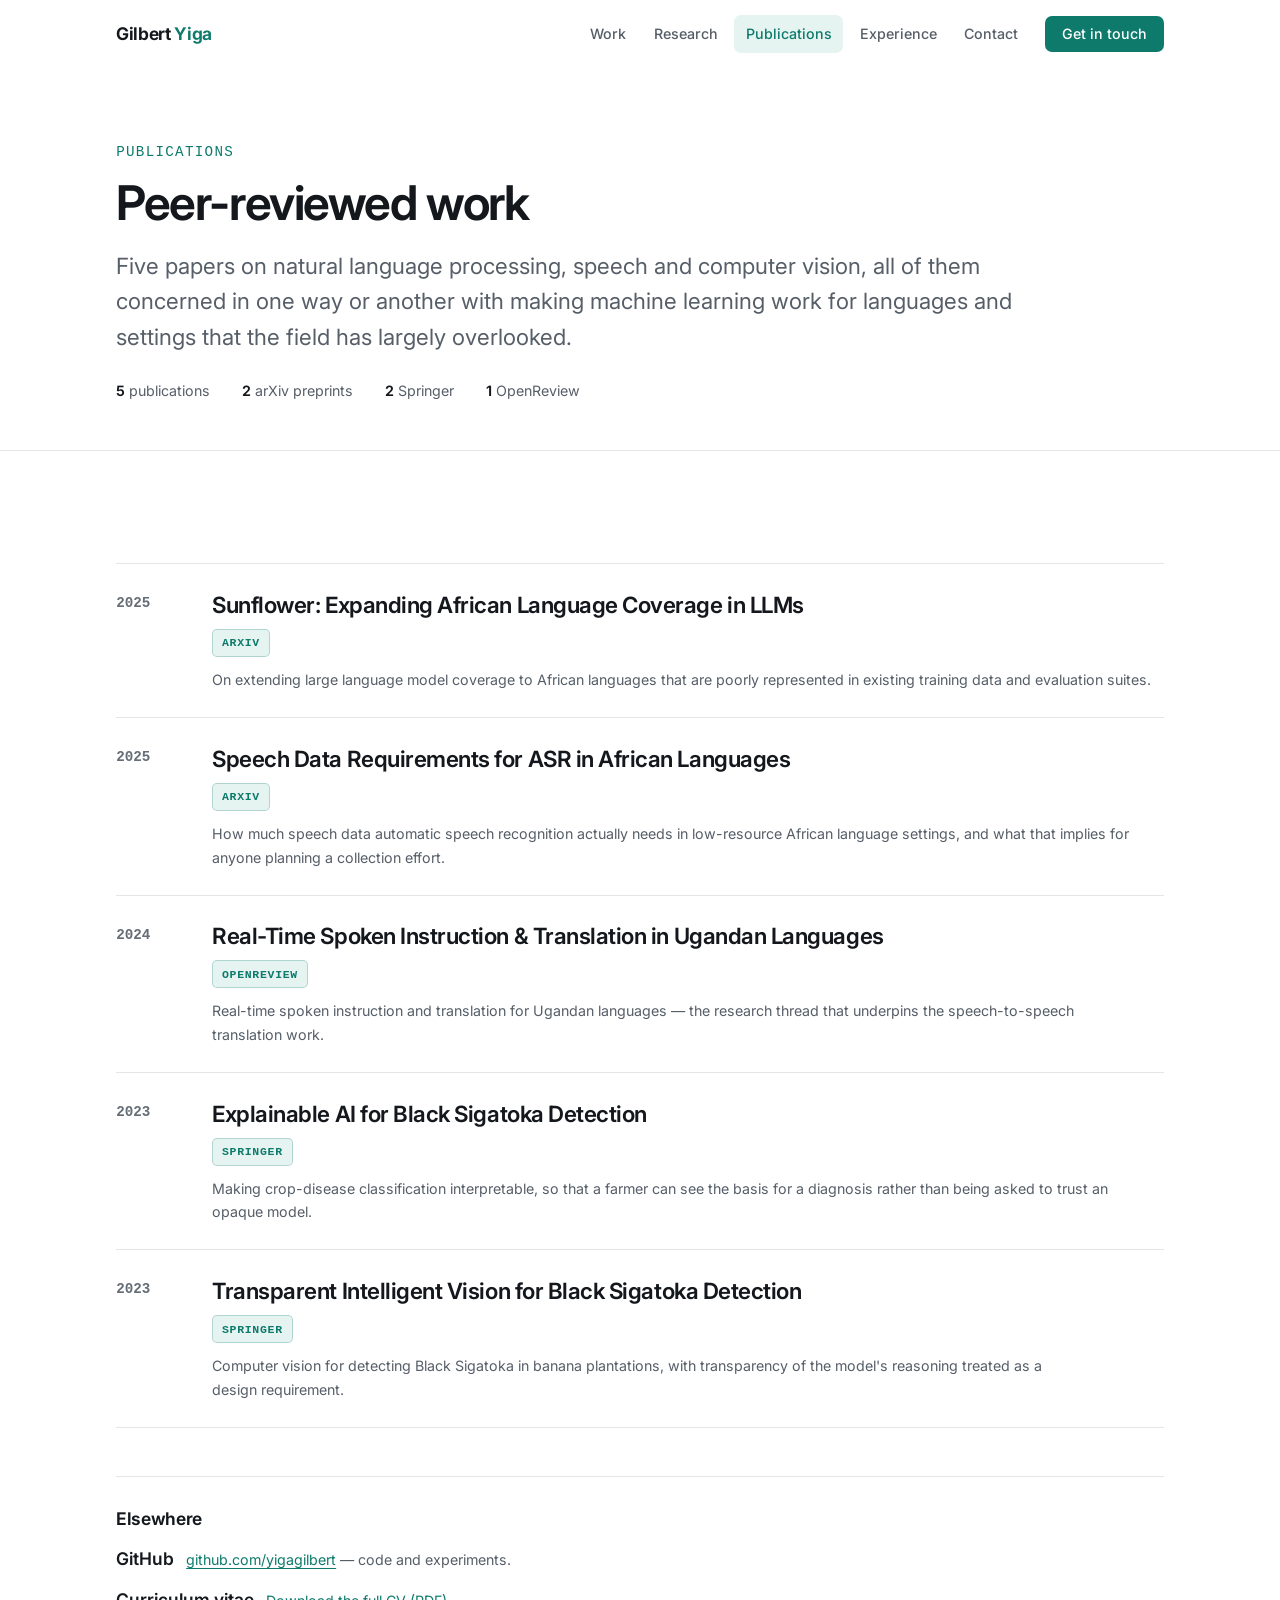
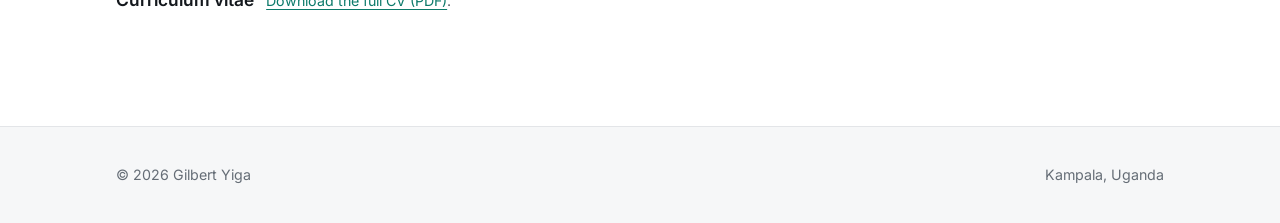
==== publications.html @ d44d8d89 "Added and changed full layout" ====
<!DOCTYPE html>
<html lang="en">

<head>
  <meta charset="utf-8">
  <meta name="viewport" content="width=device-width, initial-scale=1">

  <title>Publications — Gilbert Yiga</title>
  <meta name="description" content="Peer-reviewed publications by Gilbert Yiga on African language coverage in LLMs, speech data requirements for ASR, spoken translation in Ugandan languages, and explainable AI for crop disease detection.">
  <meta name="author" content="Gilbert Yiga">
  <link rel="canonical" href="https://yigagilbert.github.io/publications.html">
  <meta name="theme-color" content="#0d7a6b" media="(prefers-color-scheme: light)">
  <meta name="theme-color" content="#0e1114" media="(prefers-color-scheme: dark)">

  <meta property="og:type" content="website">
  <meta property="og:url" content="https://yigagilbert.github.io/publications.html">
  <meta property="og:title" content="Publications — Gilbert Yiga">
  <meta property="og:description" content="Peer-reviewed work on NLP, speech and computer vision for low-resource African languages.">
  <meta property="og:image" content="https://yigagilbert.github.io/img/gilbert-yiga.jpg">
  <meta name="twitter:card" content="summary_large_image">

  <link rel="icon" href="data:image/svg+xml,%3Csvg xmlns='http://www.w3.org/2000/svg' viewBox='0 0 100 100'%3E%3Crect width='100' height='100' rx='22' fill='%230d7a6b'/%3E%3Ctext x='50' y='68' font-family='Helvetica,Arial,sans-serif' font-size='50' font-weight='bold' fill='%23fff' text-anchor='middle'%3EGY%3C/text%3E%3C/svg%3E">

  <link rel="preconnect" href="https://fonts.googleapis.com">
  <link rel="preconnect" href="https://fonts.gstatic.com" crossorigin>
  <link rel="stylesheet" href="https://fonts.googleapis.com/css2?family=Inter:wght@400;500;600;700&display=swap">
  <link rel="stylesheet" href="css/style.css">
</head>

<body>
  <a class="skip-link" href="#main">Skip to content</a>

  <header class="site-header" id="site-header">
    <div class="wrap">
      <a class="brand" href="index.html">Gilbert <span>Yiga</span></a>
      <nav class="nav" aria-label="Primary">
        <a href="index.html#work">Work</a>
        <a href="research.html">Research</a>
        <a href="publications.html" aria-current="page">Publications</a>
        <a href="index.html#experience">Experience</a>
        <a href="index.html#contact">Contact</a>
        <a class="btn btn--primary nav-cta" href="mailto:gilbertyiga15@gmail.com">Get in touch</a>
      </nav>
    </div>
  </header>

  <main id="main">

    <section class="page-hero">
      <div class="wrap">
        <p class="eyebrow">Publications</p>
        <h1 class="page-hero__title">Peer-reviewed work</h1>
        <p class="page-hero__lede">
          Five papers on natural language processing, speech and computer vision, all of
          them concerned in one way or another with making machine learning work for
          languages and settings that the field has largely overlooked.
        </p>
        <p class="counts">
          <span><b>5</b> publications</span>
          <span><b>2</b> arXiv preprints</span>
          <span><b>2</b> Springer</span>
          <span><b>1</b> OpenReview</span>
        </p>
      </div>
    </section>

    <section class="section">
      <div class="wrap">

        <div class="pubs">

          <!-- TODO Gilbert: add the full author list and the paper URL for each entry.
               Pattern:
                 <p class="pub__authors">A. Author, <b>G. Yiga</b>, B. Author</p>
                 and wrap the title in <a href="https://arxiv.org/abs/XXXX.XXXXX">…</a>
          -->

          <article class="pub">
            <p class="pub__year">2025</p>
            <div>
              <h2 class="pub__title">Sunflower: Expanding African Language Coverage in LLMs</h2>
              <p class="pub__meta">
                <span class="venue">arXiv</span>
              </p>
              <p class="pub__summary">
                On extending large language model coverage to African languages that are
                poorly represented in existing training data and evaluation suites.
              </p>
            </div>
          </article>

          <article class="pub">
            <p class="pub__year">2025</p>
            <div>
              <h2 class="pub__title">Speech Data Requirements for ASR in African Languages</h2>
              <p class="pub__meta">
                <span class="venue">arXiv</span>
              </p>
              <p class="pub__summary">
                How much speech data automatic speech recognition actually needs in
                low-resource African language settings, and what that implies for anyone
                planning a collection effort.
              </p>
            </div>
          </article>

          <article class="pub">
            <p class="pub__year">2024</p>
            <div>
              <h2 class="pub__title">Real-Time Spoken Instruction &amp; Translation in Ugandan Languages</h2>
              <p class="pub__meta">
                <span class="venue">OpenReview</span>
              </p>
              <p class="pub__summary">
                Real-time spoken instruction and translation for Ugandan languages — the
                research thread that underpins the speech-to-speech translation work.
              </p>
            </div>
          </article>

          <article class="pub">
            <p class="pub__year">2023</p>
            <div>
              <h2 class="pub__title">Explainable AI for Black Sigatoka Detection</h2>
              <p class="pub__meta">
                <span class="venue">Springer</span>
              </p>
              <p class="pub__summary">
                Making crop-disease classification interpretable, so that a farmer can see
                the basis for a diagnosis rather than being asked to trust an opaque model.
              </p>
            </div>
          </article>

          <article class="pub">
            <p class="pub__year">2023</p>
            <div>
              <h2 class="pub__title">Transparent Intelligent Vision for Black Sigatoka Detection</h2>
              <p class="pub__meta">
                <span class="venue">Springer</span>
              </p>
              <p class="pub__summary">
                Computer vision for detecting Black Sigatoka in banana plantations, with
                transparency of the model's reasoning treated as a design requirement.
              </p>
            </div>
          </article>

        </div>

        <div class="also">
          <h3 class="also__title">Elsewhere</h3>
          <ul class="also__list">
            <li class="also__item">
              <b>GitHub</b>
              <span><a href="https://github.com/yigagilbert" target="_blank" rel="noopener">github.com/yigagilbert</a> — code and experiments.</span>
            </li>
            <li class="also__item">
              <b>Curriculum vitae</b>
              <span><a href="yigagilbert_resume.pdf" download>Download the full CV (PDF)</a>.</span>
            </li>
          </ul>
        </div>

      </div>
    </section>

  </main>

  <footer class="site-footer">
    <div class="wrap">
      <p>&copy; <span id="year">2026</span> Gilbert Yiga</p>
      <p>Kampala, Uganda</p>
    </div>
  </footer>

  <script src="js/main.js" defer></script>
</body>

</html>
---- css/style.css ----
/* ==========================================================================
   Gilbert Yiga — personal site
   Hand-written. No framework, no runtime dependencies.
   ========================================================================== */

/* --- Design tokens ------------------------------------------------------ */

:root {
  --bg:            #ffffff;
  --bg-sunken:     #f6f7f8;
  --bg-raised:     #ffffff;
  --border:        #e3e5e8;
  --border-strong: #cdd1d6;

  --text:          #14181d;
  --text-muted:    #565e68;
  --text-faint:    #656d76;

  --accent:        #0d7a6b;
  --accent-hover:  #0a5d52;
  --accent-soft:   #e6f4f1;
  --accent-text:   #ffffff;

  --font-sans: "Inter", -apple-system, BlinkMacSystemFont, "Segoe UI", Roboto, Helvetica, Arial, sans-serif;
  --font-mono: ui-monospace, SFMono-Regular, "SF Mono", Menlo, Consolas, monospace;

  --step--1: clamp(0.82rem, 0.79rem + 0.14vw, 0.89rem);
  --step-0:  clamp(1rem, 0.96rem + 0.18vw, 1.09rem);
  --step-1:  clamp(1.19rem, 1.11rem + 0.36vw, 1.4rem);
  --step-2:  clamp(1.42rem, 1.28rem + 0.66vw, 1.8rem);
  --step-3:  clamp(1.69rem, 1.46rem + 1.09vw, 2.32rem);
  --step-4:  clamp(2.01rem, 1.66rem + 1.71vw, 2.99rem);
  --step-5:  clamp(2.4rem, 1.85rem + 2.6vw, 3.85rem);

  --gutter: clamp(1.25rem, 0.9rem + 1.7vw, 2.5rem);
  --measure: 68ch;
  --radius: 10px;
  --radius-lg: 16px;

  --shadow-sm: 0 1px 2px rgba(20, 24, 29, 0.05);
  --shadow-md: 0 4px 16px -4px rgba(20, 24, 29, 0.1), 0 1px 3px rgba(20, 24, 29, 0.05);
}

@media (prefers-color-scheme: dark) {
  :root {
    --bg:            #0e1114;
    --bg-sunken:     #14181c;
    --bg-raised:     #181d22;
    --border:        #262d34;
    --border-strong: #384049;

    --text:          #e9edf1;
    --text-muted:    #a3adb7;
    --text-faint:    #8b949e;

    --accent:        #3fd3b8;
    --accent-hover:  #6ee2cd;
    --accent-soft:   #11302b;
    --accent-text:   #06231f;

    --shadow-sm: 0 1px 2px rgba(0, 0, 0, 0.4);
    --shadow-md: 0 4px 20px -4px rgba(0, 0, 0, 0.5), 0 1px 3px rgba(0, 0, 0, 0.3);
  }
}

/* --- Reset -------------------------------------------------------------- */

*, *::before, *::after { box-sizing: border-box; }

html {
  scroll-behavior: smooth;
  scroll-padding-top: 6rem;
  -webkit-text-size-adjust: 100%;
}

@media (prefers-reduced-motion: reduce) {
  html { scroll-behavior: auto; }
  *, *::before, *::after {
    animation-duration: 0.01ms !important;
    transition-duration: 0.01ms !important;
  }
}

body {
  margin: 0;
  background: var(--bg);
  color: var(--text);
  font-family: var(--font-sans);
  font-size: var(--step-0);
  line-height: 1.65;
  -webkit-font-smoothing: antialiased;
  text-rendering: optimizeLegibility;
}

img { max-width: 100%; height: auto; display: block; }

h1, h2, h3, h4 {
  margin: 0;
  line-height: 1.15;
  letter-spacing: -0.021em;
  font-weight: 640;
  text-wrap: balance;
}

p { margin: 0; text-wrap: pretty; }
ul { margin: 0; padding: 0; list-style: none; }

a { color: var(--accent); text-decoration-thickness: 1px; text-underline-offset: 0.2em; }
a:hover { color: var(--accent-hover); }

:focus-visible {
  outline: 2px solid var(--accent);
  outline-offset: 3px;
  border-radius: 3px;
}

/* --- Layout primitives -------------------------------------------------- */

.wrap {
  width: 100%;
  max-width: 1120px;
  margin-inline: auto;
  padding-inline: var(--gutter);
}

.section { padding-block: clamp(3.5rem, 2rem + 7vw, 7rem); }
.section--sunken { background: var(--bg-sunken); }
.section + .section { border-top: 1px solid var(--border); }

.section-head { margin-bottom: clamp(2rem, 1.2rem + 3vw, 3.5rem); }

.eyebrow {
  font-family: var(--font-mono);
  font-size: var(--step--1);
  font-weight: 500;
  letter-spacing: 0.09em;
  text-transform: uppercase;
  color: var(--accent);
  margin-bottom: 0.75rem;
}

.section-title { font-size: var(--step-3); }

.section-lede {
  margin-top: 0.85rem;
  max-width: var(--measure);
  color: var(--text-muted);
  font-size: var(--step-1);
  line-height: 1.55;
}

.skip-link {
  position: absolute;
  left: 0.5rem;
  top: -4rem;
  z-index: 100;
  padding: 0.6rem 1rem;
  background: var(--accent);
  color: var(--accent-text);
  border-radius: var(--radius);
  font-weight: 600;
  text-decoration: none;
  transition: top 0.15s ease;
}
.skip-link:focus { top: 0.5rem; color: var(--accent-text); }

/* --- Buttons ------------------------------------------------------------ */

.btn {
  display: inline-flex;
  align-items: center;
  gap: 0.5rem;
  padding: 0.72rem 1.35rem;
  border-radius: var(--radius);
  border: 1px solid transparent;
  font-size: var(--step-0);
  font-weight: 550;
  line-height: 1.2;
  text-decoration: none;
  cursor: pointer;
  transition: background-color 0.15s ease, border-color 0.15s ease, transform 0.15s ease;
}
.btn:active { transform: translateY(1px); }

.btn--primary {
  background: var(--accent);
  color: var(--accent-text);
}
.btn--primary:hover { background: var(--accent-hover); color: var(--accent-text); }

.btn--ghost {
  background: transparent;
  color: var(--text);
  border-color: var(--border-strong);
}
.btn--ghost:hover { background: var(--bg-sunken); border-color: var(--text-faint); color: var(--text); }

/* --- Header ------------------------------------------------------------- */

.site-header {
  position: sticky;
  top: 0;
  z-index: 50;
  background: color-mix(in srgb, var(--bg) 88%, transparent);
  backdrop-filter: saturate(1.6) blur(12px);
  -webkit-backdrop-filter: saturate(1.6) blur(12px);
  border-bottom: 1px solid transparent;
  transition: border-color 0.2s ease, box-shadow 0.2s ease;
}
.site-header[data-stuck="true"] {
  border-bottom-color: var(--border);
  box-shadow: var(--shadow-sm);
}

.site-header .wrap {
  display: flex;
  align-items: center;
  gap: 1rem;
  min-height: 4.25rem;
}

.brand {
  font-weight: 680;
  font-size: var(--step-0);
  letter-spacing: -0.02em;
  color: var(--text);
  text-decoration: none;
  margin-right: auto;
}
.brand span { color: var(--accent); }

.nav { display: flex; align-items: center; gap: 0.35rem; }

.nav a {
  padding: 0.45rem 0.7rem;
  border-radius: 7px;
  font-size: var(--step--1);
  font-weight: 500;
  color: var(--text-muted);
  text-decoration: none;
  transition: color 0.15s ease, background-color 0.15s ease;
}
.nav a:hover { color: var(--text); background: var(--bg-sunken); }
.nav a[aria-current] { color: var(--accent); background: var(--accent-soft); }

/* `.nav a` would otherwise out-specify `.btn--primary` and grey out the label. */
.nav a.nav-cta {
  margin-left: 0.6rem;
  padding: 0.5rem 1rem;
  font-size: var(--step--1);
  color: var(--accent-text);
  background: var(--accent);
}
.nav a.nav-cta:hover { color: var(--accent-text); background: var(--accent-hover); }

@media (max-width: 760px) {
  .nav a:not(.nav-cta) { display: none; }
  .nav-cta { margin-left: 0; }
}

/* --- Hero --------------------------------------------------------------- */

.hero { padding-block: clamp(3rem, 1.5rem + 7vw, 6.5rem); }

.hero__grid {
  display: grid;
  grid-template-columns: minmax(0, 1.25fr) minmax(0, 0.85fr);
  gap: clamp(2rem, 1rem + 4vw, 4.5rem);
  align-items: center;
}

.hero__name {
  font-size: var(--step-5);
  letter-spacing: -0.035em;
  font-weight: 700;
}

.hero__role {
  margin-top: 0.6rem;
  font-size: var(--step-2);
  font-weight: 500;
  color: var(--text);
  letter-spacing: -0.02em;
  line-height: 1.3;
}
.hero__role em { font-style: normal; color: var(--accent); }

.hero__bio {
  margin-top: 1.4rem;
  max-width: 46ch;
  color: var(--text-muted);
  font-size: var(--step-1);
  line-height: 1.6;
}

.hero__actions {
  margin-top: 2rem;
  display: flex;
  flex-wrap: wrap;
  gap: 0.75rem;
}

.hero__portrait {
  position: relative;
  border-radius: var(--radius-lg);
  overflow: hidden;
  background: var(--bg-sunken);
  box-shadow: var(--shadow-md);
  aspect-ratio: 4 / 5;
}
.hero__portrait img { width: 100%; height: 100%; object-fit: cover; }

@media (max-width: 860px) {
  .hero__grid { grid-template-columns: 1fr; }
  .hero__portrait { max-width: 300px; order: -1; }
}

/* --- Credentials strip -------------------------------------------------- */

.creds {
  display: grid;
  grid-template-columns: repeat(auto-fit, minmax(min(100%, 200px), 1fr));
  gap: 1px;
  margin-top: clamp(3rem, 2rem + 3vw, 4.5rem);
  background: var(--border);
  border: 1px solid var(--border);
  border-radius: var(--radius-lg);
  overflow: hidden;
}

.cred { background: var(--bg); padding: 1.35rem 1.5rem; }

.cred__value {
  font-size: var(--step-1);
  font-weight: 640;
  letter-spacing: -0.02em;
  line-height: 1.25;
}

.cred__label {
  margin-top: 0.3rem;
  font-size: var(--step--1);
  color: var(--text-muted);
}

/* --- Work / case studies ------------------------------------------------ */

.cases { display: grid; gap: clamp(1.25rem, 0.8rem + 1.8vw, 2rem); }

.case {
  background: var(--bg-raised);
  border: 1px solid var(--border);
  border-radius: var(--radius-lg);
  padding: clamp(1.5rem, 1rem + 2vw, 2.5rem);
  display: grid;
  gap: 1.5rem;
  grid-template-columns: minmax(0, 0.9fr) minmax(0, 1.1fr);
  align-items: start;
  transition: border-color 0.2s ease, box-shadow 0.2s ease;
}
.case:hover { border-color: var(--border-strong); box-shadow: var(--shadow-md); }

@media (max-width: 800px) {
  .case { grid-template-columns: 1fr; gap: 1.1rem; }
}

.case__index {
  font-family: var(--font-mono);
  font-size: var(--step--1);
  color: var(--text-faint);
  letter-spacing: 0.06em;
}

.case__title {
  margin-top: 0.5rem;
  font-size: var(--step-2);
}

.case__context {
  margin-top: 0.6rem;
  font-size: var(--step--1);
  font-weight: 500;
  color: var(--text-muted);
}

.case__body { display: grid; gap: 1.15rem; }

.case__block dt {
  font-family: var(--font-mono);
  font-size: 0.72rem;
  font-weight: 600;
  letter-spacing: 0.1em;
  text-transform: uppercase;
  color: var(--accent);
  margin-bottom: 0.3rem;
}
.case__block dd { margin: 0; color: var(--text-muted); }
.case__block dd strong { color: var(--text); font-weight: 600; }

.tags { display: flex; flex-wrap: wrap; gap: 0.4rem; margin-top: 0.25rem; }

.tag {
  font-family: var(--font-mono);
  font-size: 0.74rem;
  padding: 0.25rem 0.6rem;
  border-radius: 100px;
  background: var(--bg-sunken);
  border: 1px solid var(--border);
  color: var(--text-muted);
  white-space: nowrap;
}

.case__links {
  display: flex;
  flex-wrap: wrap;
  gap: 1.1rem;
  margin-top: 0.35rem;
}

.link-arrow {
  display: inline-flex;
  align-items: center;
  gap: 0.3rem;
  min-height: 24px;
  padding-block: 0.15rem;
  font-size: var(--step--1);
  font-weight: 550;
  text-decoration: none;
}
.link-arrow:hover { text-decoration: underline; }
.link-arrow svg { width: 0.9em; height: 0.9em; }

/* --- Also built --------------------------------------------------------- */

.also {
  margin-top: clamp(2rem, 1.5rem + 2vw, 3rem);
  padding-top: 2rem;
  border-top: 1px solid var(--border);
}

.also__title {
  font-size: var(--step-0);
  font-weight: 640;
  margin-bottom: 1rem;
}

.also__list { display: grid; gap: 0.75rem; }

.also__item {
  display: flex;
  flex-wrap: wrap;
  align-items: baseline;
  gap: 0.5rem 0.75rem;
  color: var(--text-muted);
  font-size: var(--step--1);
}
.also__item b { color: var(--text); font-weight: 600; font-size: var(--step-0); }

/* --- Timeline ----------------------------------------------------------- */

.columns {
  display: grid;
  grid-template-columns: repeat(auto-fit, minmax(min(100%, 340px), 1fr));
  gap: clamp(2.5rem, 1.5rem + 4vw, 4.5rem);
}

.column__title {
  font-size: var(--step-1);
  margin-bottom: 1.75rem;
  padding-bottom: 0.75rem;
  border-bottom: 1px solid var(--border);
}

.timeline { position: relative; padding-left: 1.6rem; }
.timeline::before {
  content: "";
  position: absolute;
  left: 4px;
  top: 0.55rem;
  bottom: 0.55rem;
  width: 1px;
  background: var(--border);
}

.entry { position: relative; }
.entry + .entry { margin-top: 2rem; }

.entry::before {
  content: "";
  position: absolute;
  left: -1.6rem;
  top: 0.5rem;
  width: 9px;
  height: 9px;
  border-radius: 50%;
  background: var(--bg);
  border: 2px solid var(--border-strong);
}
.entry[data-current="true"]::before { background: var(--accent); border-color: var(--accent); }

.entry__role { font-size: var(--step-0); font-weight: 640; }

.entry__meta {
  margin-top: 0.15rem;
  display: flex;
  flex-wrap: wrap;
  align-items: baseline;
  gap: 0.5rem;
  font-size: var(--step--1);
  color: var(--text-muted);
}
.entry__org { font-weight: 600; color: var(--text); }
.entry__dates { font-family: var(--font-mono); font-size: 0.76rem; color: var(--text-faint); }

.entry__points { margin-top: 0.7rem; display: grid; gap: 0.45rem; }

.entry__points li {
  position: relative;
  padding-left: 1rem;
  color: var(--text-muted);
  font-size: var(--step--1);
  line-height: 1.6;
}
.entry__points li::before {
  content: "";
  position: absolute;
  left: 0;
  top: 0.62em;
  width: 5px;
  height: 1px;
  background: var(--text-faint);
}

/* --- Skills ------------------------------------------------------------- */

.skills {
  display: grid;
  grid-template-columns: repeat(auto-fit, minmax(min(100%, 260px), 1fr));
  gap: clamp(1.5rem, 1rem + 2vw, 2.5rem);
}

.skillset__title {
  font-family: var(--font-mono);
  font-size: 0.74rem;
  font-weight: 600;
  letter-spacing: 0.1em;
  text-transform: uppercase;
  color: var(--accent);
  padding-bottom: 0.6rem;
  margin-bottom: 1rem;
  border-bottom: 1px solid var(--border);
}

.skillset__list { display: flex; flex-wrap: wrap; gap: 0.45rem; }

/* --- Contact ------------------------------------------------------------ */

.contact { text-align: center; }

.contact__mail {
  display: inline-block;
  margin-top: 1.5rem;
  font-size: clamp(1.3rem, 0.9rem + 2vw, 2.2rem);
  font-weight: 640;
  letter-spacing: -0.03em;
  color: var(--text);
  text-decoration: none;
  border-bottom: 2px solid var(--accent);
  padding-bottom: 0.15rem;
  word-break: break-word;
  transition: color 0.15s ease;
}
.contact__mail:hover { color: var(--accent); }

.contact__note {
  margin-top: 1.25rem;
  color: var(--text-muted);
  max-width: 46ch;
  margin-inline: auto;
}

.socials {
  display: flex;
  justify-content: center;
  gap: 0.6rem;
  margin-top: 2.25rem;
}

.social {
  display: grid;
  place-items: center;
  width: 2.75rem;
  height: 2.75rem;
  border-radius: var(--radius);
  border: 1px solid var(--border);
  color: var(--text-muted);
  transition: color 0.15s ease, border-color 0.15s ease, background-color 0.15s ease;
}
.social:hover { color: var(--accent); border-color: var(--accent); background: var(--accent-soft); }
.social svg { width: 1.15rem; height: 1.15rem; fill: currentColor; }

/* --- Footer ------------------------------------------------------------- */

.site-footer {
  padding-block: 2.25rem;
  border-top: 1px solid var(--border);
  background: var(--bg-sunken);
}

.site-footer .wrap {
  display: flex;
  flex-wrap: wrap;
  justify-content: space-between;
  align-items: center;
  gap: 0.75rem;
  font-size: var(--step--1);
  color: var(--text-faint);
}

/* --- Entrance animation ------------------------------------------------- */

.reveal {
  opacity: 0;
  transform: translateY(14px);
  transition: opacity 0.6s ease, transform 0.6s cubic-bezier(0.22, 1, 0.36, 1);
}
.reveal.is-visible { opacity: 1; transform: none; }

@media (prefers-reduced-motion: reduce) {
  .reveal { opacity: 1; transform: none; }
}

/* --- Print -------------------------------------------------------------- */

@media print {
  .site-header, .socials, .hero__actions, .site-footer { display: none; }
  body { color: #000; background: #fff; }
  .section { padding-block: 1.5rem; border: 0; }
}

/* ==========================================================================
   Multi-page additions — subpage headers, bio, research, publications
   ========================================================================== */

/* --- Subpage header ----------------------------------------------------- */

.page-hero {
  padding-block: clamp(2.5rem, 1.5rem + 4vw, 4.5rem) clamp(2rem, 1.2rem + 3vw, 3rem);
  border-bottom: 1px solid var(--border);
}

.page-hero__title {
  font-size: var(--step-4);
  letter-spacing: -0.03em;
}

.page-hero__lede {
  margin-top: 1rem;
  max-width: var(--measure);
  color: var(--text-muted);
  font-size: var(--step-1);
  line-height: 1.6;
}

/* --- About / prose ------------------------------------------------------ */

.about__grid {
  display: grid;
  grid-template-columns: minmax(0, 1.6fr) minmax(0, 1fr);
  gap: clamp(2rem, 1.2rem + 3vw, 4rem);
  align-items: start;
}

@media (max-width: 860px) {
  .about__grid { grid-template-columns: 1fr; }
}

.prose { max-width: var(--measure); display: grid; gap: 1.1rem; }

.prose p { color: var(--text-muted); font-size: var(--step-0); line-height: 1.72; }
.prose p strong { color: var(--text); font-weight: 600; }

.pullquote {
  margin: 0.5rem 0;
  padding: 1.1rem 0 1.1rem 1.4rem;
  border-left: 3px solid var(--accent);
  font-size: var(--step-1);
  line-height: 1.5;
  font-weight: 500;
  color: var(--text);
  letter-spacing: -0.015em;
}

/* --- Contact card (sidebar) --------------------------------------------- */

.card {
  background: var(--bg-raised);
  border: 1px solid var(--border);
  border-radius: var(--radius-lg);
  padding: 1.5rem;
  box-shadow: var(--shadow-sm);
}

.card__title {
  font-family: var(--font-mono);
  font-size: 0.74rem;
  font-weight: 600;
  letter-spacing: 0.1em;
  text-transform: uppercase;
  color: var(--accent);
  padding-bottom: 0.75rem;
  margin-bottom: 1rem;
  border-bottom: 1px solid var(--border);
}

.card__rows { display: grid; gap: 0.9rem; }

.card__row dt {
  font-size: 0.72rem;
  font-weight: 600;
  letter-spacing: 0.04em;
  text-transform: uppercase;
  color: var(--text-faint);
  margin-bottom: 0.15rem;
}
/* line-height keeps the inline links at the 24px minimum target height. */
.card__row dd { margin: 0; font-size: var(--step--1); line-height: 1.8; color: var(--text); word-break: break-word; }
.card__row dd a { font-weight: 500; }

/* --- Research areas ----------------------------------------------------- */

.areas {
  display: grid;
  grid-template-columns: repeat(auto-fit, minmax(min(100%, 300px), 1fr));
  gap: clamp(1rem, 0.7rem + 1.2vw, 1.5rem);
}

.area {
  background: var(--bg-raised);
  border: 1px solid var(--border);
  border-radius: var(--radius-lg);
  padding: 1.5rem;
  transition: border-color 0.2s ease, box-shadow 0.2s ease;
}
.area:hover { border-color: var(--border-strong); box-shadow: var(--shadow-md); }

.area__num {
  font-family: var(--font-mono);
  font-size: 0.74rem;
  color: var(--accent);
  letter-spacing: 0.08em;
}

.area__title { margin-top: 0.6rem; font-size: var(--step-1); }

.area__body { margin-top: 0.6rem; color: var(--text-muted); font-size: var(--step--1); line-height: 1.65; }

/* --- Publications ------------------------------------------------------- */

.pubs { display: grid; gap: 0; }

.pub {
  display: grid;
  grid-template-columns: 4.5rem minmax(0, 1fr);
  gap: 0 1.5rem;
  padding-block: 1.6rem;
  border-top: 1px solid var(--border);
}
.pub:last-child { border-bottom: 1px solid var(--border); }

@media (max-width: 620px) {
  .pub { grid-template-columns: 1fr; gap: 0.5rem; }
}

.pub__year {
  font-family: var(--font-mono);
  font-size: var(--step--1);
  font-weight: 600;
  color: var(--text-faint);
  padding-top: 0.15rem;
}

.pub__title {
  font-size: var(--step-1);
  line-height: 1.35;
  font-weight: 620;
}

.pub__authors { margin-top: 0.45rem; font-size: var(--step--1); color: var(--text-muted); }
.pub__authors b { color: var(--text); font-weight: 650; }

.pub__meta {
  margin-top: 0.55rem;
  display: flex;
  flex-wrap: wrap;
  align-items: center;
  gap: 0.5rem 0.9rem;
}

.venue {
  font-family: var(--font-mono);
  font-size: 0.72rem;
  font-weight: 600;
  letter-spacing: 0.06em;
  text-transform: uppercase;
  padding: 0.22rem 0.55rem;
  border-radius: 5px;
  background: var(--accent-soft);
  color: var(--accent);
  border: 1px solid color-mix(in srgb, var(--accent) 25%, transparent);
}

.pub__summary { margin-top: 0.7rem; color: var(--text-muted); font-size: var(--step--1); line-height: 1.65; }

/* --- Count strip -------------------------------------------------------- */

.counts {
  display: flex;
  flex-wrap: wrap;
  gap: 0.5rem 2rem;
  margin-top: 1.5rem;
  font-size: var(--step--1);
  color: var(--text-muted);
}
.counts b { color: var(--text); font-weight: 650; }
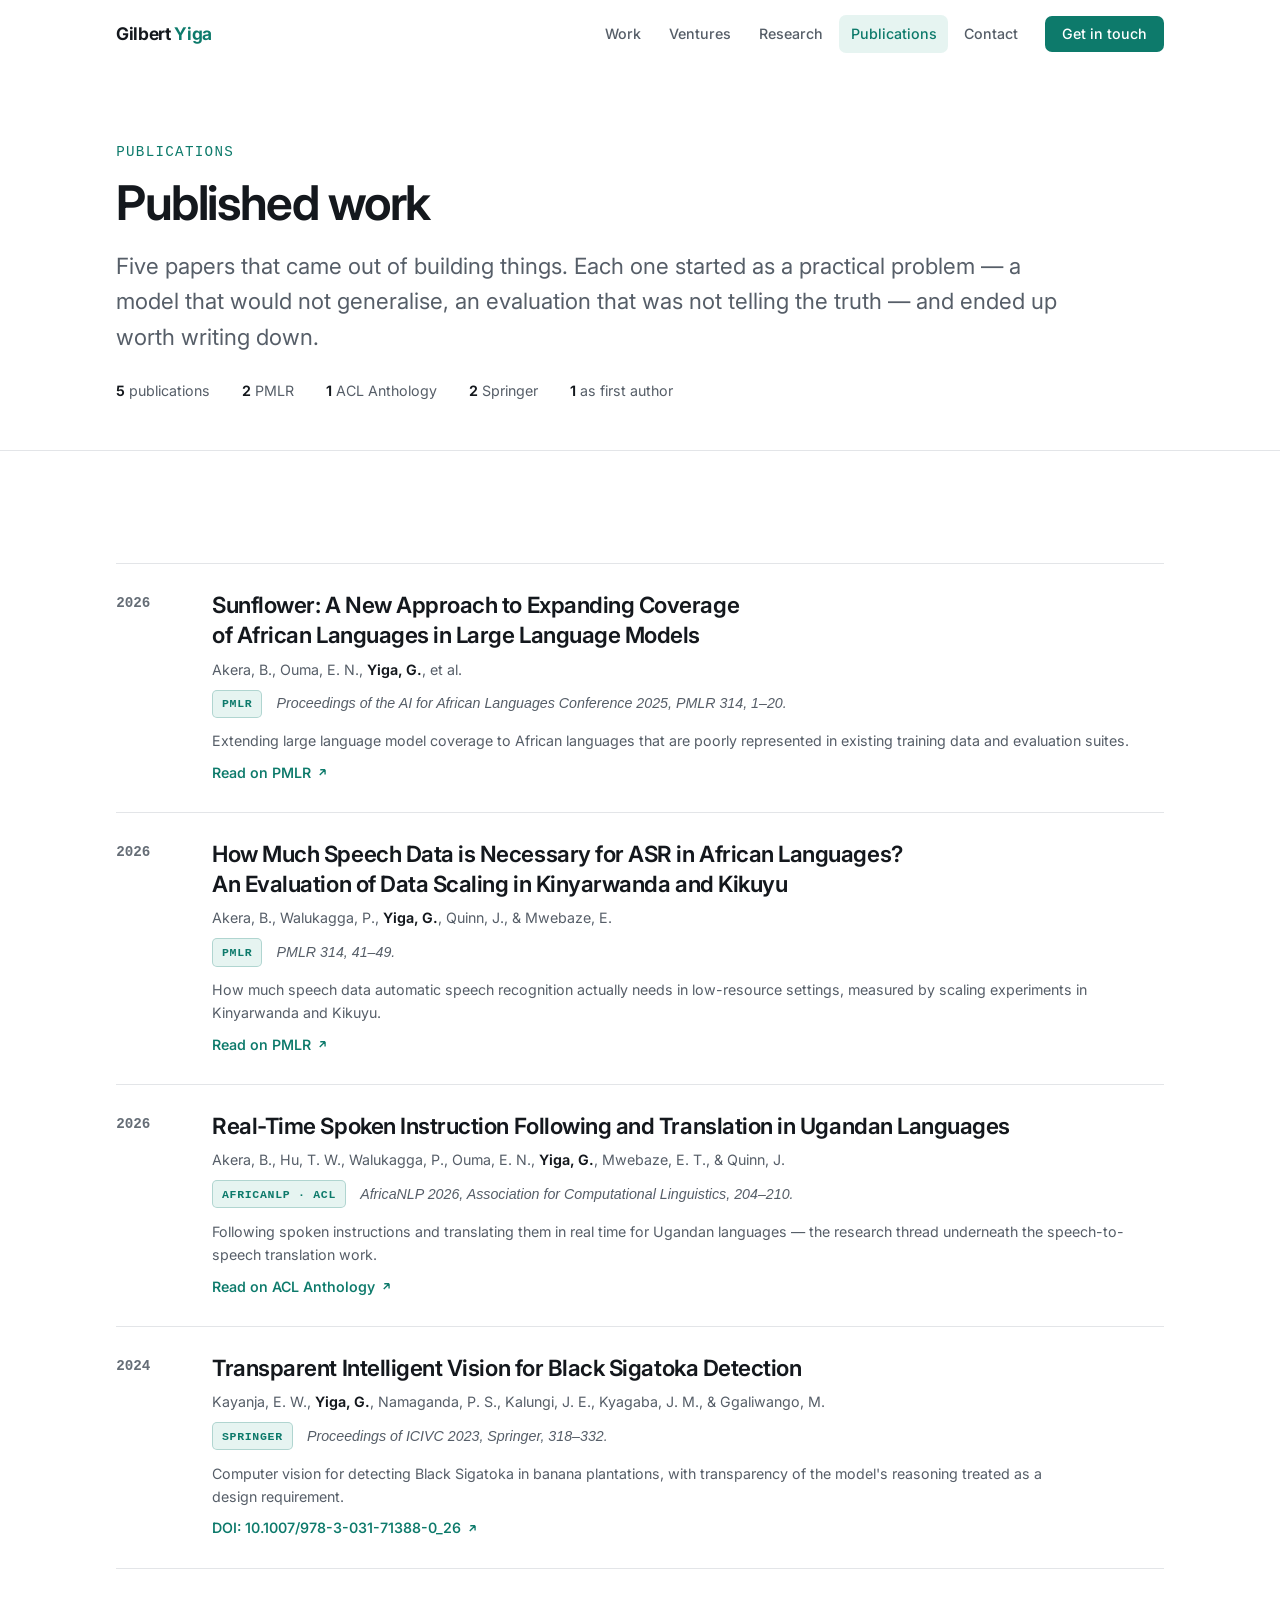
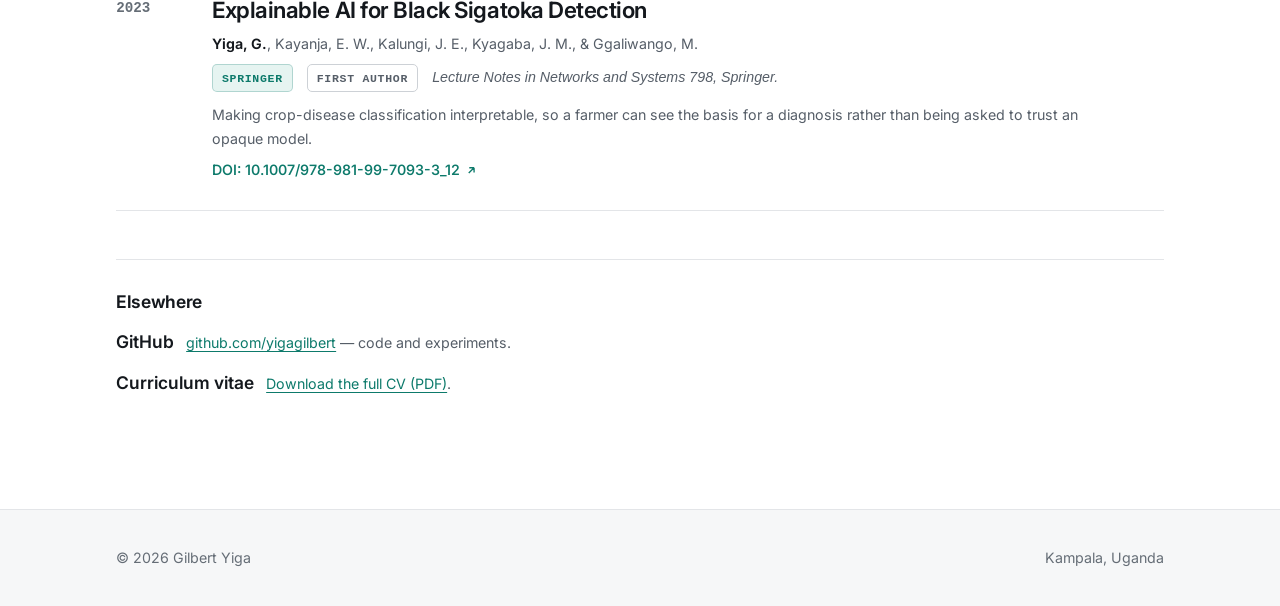
==== commit 6cb4f302: "Reposition as ML practitioner; add Moja Remit, ventures and full citations Three related content cha" ====
--- a/publications.html
+++ b/publications.html
@@ -6,7 +6,7 @@
   <meta name="viewport" content="width=device-width, initial-scale=1">
 
   <title>Publications — Gilbert Yiga</title>
-  <meta name="description" content="Peer-reviewed publications by Gilbert Yiga on African language coverage in LLMs, speech data requirements for ASR, spoken translation in Ugandan languages, and explainable AI for crop disease detection.">
+  <meta name="description" content="Five peer-reviewed papers by Gilbert Yiga, published with PMLR, the ACL Anthology and Springer, on African language coverage in LLMs, speech data scaling for ASR, real-time spoken translation, and explainable crop-disease detection.">
   <meta name="author" content="Gilbert Yiga">
   <link rel="canonical" href="https://yigagilbert.github.io/publications.html">
   <meta name="theme-color" content="#0d7a6b" media="(prefers-color-scheme: light)">
@@ -15,7 +15,7 @@
   <meta property="og:type" content="website">
   <meta property="og:url" content="https://yigagilbert.github.io/publications.html">
   <meta property="og:title" content="Publications — Gilbert Yiga">
-  <meta property="og:description" content="Peer-reviewed work on NLP, speech and computer vision for low-resource African languages.">
+  <meta property="og:description" content="Five papers with PMLR, ACL and Springer on NLP, speech and computer vision for low-resource African languages.">
   <meta property="og:image" content="https://yigagilbert.github.io/img/gilbert-yiga.jpg">
   <meta name="twitter:card" content="summary_large_image">
 
@@ -35,9 +35,9 @@
       <a class="brand" href="index.html">Gilbert <span>Yiga</span></a>
       <nav class="nav" aria-label="Primary">
         <a href="index.html#work">Work</a>
+        <a href="index.html#ventures">Ventures</a>
         <a href="research.html">Research</a>
         <a href="publications.html" aria-current="page">Publications</a>
-        <a href="index.html#experience">Experience</a>
         <a href="index.html#contact">Contact</a>
         <a class="btn btn--primary nav-cta" href="mailto:gilbertyiga15@gmail.com">Get in touch</a>
       </nav>
@@ -49,17 +49,18 @@
     <section class="page-hero">
       <div class="wrap">
         <p class="eyebrow">Publications</p>
-        <h1 class="page-hero__title">Peer-reviewed work</h1>
+        <h1 class="page-hero__title">Published work</h1>
         <p class="page-hero__lede">
-          Five papers on natural language processing, speech and computer vision, all of
-          them concerned in one way or another with making machine learning work for
-          languages and settings that the field has largely overlooked.
+          Five papers that came out of building things. Each one started as a practical
+          problem — a model that would not generalise, an evaluation that was not telling
+          the truth — and ended up worth writing down.
         </p>
         <p class="counts">
           <span><b>5</b> publications</span>
-          <span><b>2</b> arXiv preprints</span>
+          <span><b>2</b> PMLR</span>
+          <span><b>1</b> ACL Anthology</span>
           <span><b>2</b> Springer</span>
-          <span><b>1</b> OpenReview</span>
+          <span><b>1</b> as first author</span>
         </p>
       </div>
     </section>
@@ -68,38 +69,56 @@
       <div class="wrap">
 
         <div class="pubs">
-
-          <!-- TODO Gilbert: add the full author list and the paper URL for each entry.
-               Pattern:
-                 <p class="pub__authors">A. Author, <b>G. Yiga</b>, B. Author</p>
-                 and wrap the title in <a href="https://arxiv.org/abs/XXXX.XXXXX">…</a>
-          -->
-
           <article class="pub">
-            <p class="pub__year">2025</p>
+            <p class="pub__year">2026</p>
             <div>
-              <h2 class="pub__title">Sunflower: Expanding African Language Coverage in LLMs</h2>
+              <h2 class="pub__title">
+                <a href="https://proceedings.mlr.press/v314/akera26a.html" target="_blank" rel="noopener">Sunflower: A New Approach to Expanding Coverage of African Languages in Large Language Models</a>
+              </h2>
+              <p class="pub__authors">Akera, B., Ouma, E. N., <b>Yiga, G.</b>, et al.</p>
               <p class="pub__meta">
-                <span class="venue">arXiv</span>
+                <span class="venue">PMLR</span>
+                <span class="pub__where">Proceedings of the AI for African Languages Conference 2025, PMLR 314, 1&ndash;20.</span>
               </p>
-              <p class="pub__summary">
-                On extending large language model coverage to African languages that are
-                poorly represented in existing training data and evaluation suites.
+              <p class="pub__summary">Extending large language model coverage to African languages that are poorly represented in existing training data and evaluation suites.</p>
+              <p class="case__links">
+                <a class="link-arrow" href="https://proceedings.mlr.press/v314/akera26a.html" target="_blank" rel="noopener">Read on PMLR <svg viewBox="0 0 24 24" fill="none" stroke="currentColor" stroke-width="2.5" aria-hidden="true"><path d="M7 17L17 7M17 7H8M17 7v9"/></svg></a>
               </p>
             </div>
           </article>
 
           <article class="pub">
-            <p class="pub__year">2025</p>
+            <p class="pub__year">2026</p>
             <div>
-              <h2 class="pub__title">Speech Data Requirements for ASR in African Languages</h2>
+              <h2 class="pub__title">
+                <a href="https://proceedings.mlr.press/v314/akera26b.html" target="_blank" rel="noopener">How Much Speech Data is Necessary for ASR in African Languages? An Evaluation of Data Scaling in Kinyarwanda and Kikuyu</a>
+              </h2>
+              <p class="pub__authors">Akera, B., Walukagga, P., <b>Yiga, G.</b>, Quinn, J., &amp; Mwebaze, E.</p>
               <p class="pub__meta">
-                <span class="venue">arXiv</span>
+                <span class="venue">PMLR</span>
+                <span class="pub__where">PMLR 314, 41&ndash;49.</span>
               </p>
-              <p class="pub__summary">
-                How much speech data automatic speech recognition actually needs in
-                low-resource African language settings, and what that implies for anyone
-                planning a collection effort.
+              <p class="pub__summary">How much speech data automatic speech recognition actually needs in low-resource settings, measured by scaling experiments in Kinyarwanda and Kikuyu.</p>
+              <p class="case__links">
+                <a class="link-arrow" href="https://proceedings.mlr.press/v314/akera26b.html" target="_blank" rel="noopener">Read on PMLR <svg viewBox="0 0 24 24" fill="none" stroke="currentColor" stroke-width="2.5" aria-hidden="true"><path d="M7 17L17 7M17 7H8M17 7v9"/></svg></a>
+              </p>
+            </div>
+          </article>
+
+          <article class="pub">
+            <p class="pub__year">2026</p>
+            <div>
+              <h2 class="pub__title">
+                <a href="https://aclanthology.org/2026.africanlp-main.20/" target="_blank" rel="noopener">Real-Time Spoken Instruction Following and Translation in Ugandan Languages</a>
+              </h2>
+              <p class="pub__authors">Akera, B., Hu, T. W., Walukagga, P., Ouma, E. N., <b>Yiga, G.</b>, Mwebaze, E. T., &amp; Quinn, J.</p>
+              <p class="pub__meta">
+                <span class="venue">AfricaNLP · ACL</span>
+                <span class="pub__where">AfricaNLP 2026, Association for Computational Linguistics, 204&ndash;210.</span>
+              </p>
+              <p class="pub__summary">Following spoken instructions and translating them in real time for Ugandan languages &mdash; the research thread underneath the speech-to-speech translation work.</p>
+              <p class="case__links">
+                <a class="link-arrow" href="https://aclanthology.org/2026.africanlp-main.20/" target="_blank" rel="noopener">Read on ACL Anthology <svg viewBox="0 0 24 24" fill="none" stroke="currentColor" stroke-width="2.5" aria-hidden="true"><path d="M7 17L17 7M17 7H8M17 7v9"/></svg></a>
               </p>
             </div>
           </article>
@@ -107,13 +126,17 @@
           <article class="pub">
             <p class="pub__year">2024</p>
             <div>
-              <h2 class="pub__title">Real-Time Spoken Instruction &amp; Translation in Ugandan Languages</h2>
+              <h2 class="pub__title">
+                <a href="https://doi.org/10.1007/978-3-031-71388-0_26" target="_blank" rel="noopener">Transparent Intelligent Vision for Black Sigatoka Detection</a>
+              </h2>
+              <p class="pub__authors">Kayanja, E. W., <b>Yiga, G.</b>, Namaganda, P. S., Kalungi, J. E., Kyagaba, J. M., &amp; Ggaliwango, M.</p>
               <p class="pub__meta">
-                <span class="venue">OpenReview</span>
+                <span class="venue">Springer</span>
+                <span class="pub__where">Proceedings of ICIVC 2023, Springer, 318&ndash;332.</span>
               </p>
-              <p class="pub__summary">
-                Real-time spoken instruction and translation for Ugandan languages — the
-                research thread that underpins the speech-to-speech translation work.
+              <p class="pub__summary">Computer vision for detecting Black Sigatoka in banana plantations, with transparency of the model's reasoning treated as a design requirement.</p>
+              <p class="case__links">
+                <a class="link-arrow" href="https://doi.org/10.1007/978-3-031-71388-0_26" target="_blank" rel="noopener">DOI: 10.1007/978-3-031-71388-0_26 <svg viewBox="0 0 24 24" fill="none" stroke="currentColor" stroke-width="2.5" aria-hidden="true"><path d="M7 17L17 7M17 7H8M17 7v9"/></svg></a>
               </p>
             </div>
           </article>
@@ -121,27 +144,18 @@
           <article class="pub">
             <p class="pub__year">2023</p>
             <div>
-              <h2 class="pub__title">Explainable AI for Black Sigatoka Detection</h2>
+              <h2 class="pub__title">
+                <a href="https://doi.org/10.1007/978-981-99-7093-3_12" target="_blank" rel="noopener">Explainable AI for Black Sigatoka Detection</a>
+              </h2>
+              <p class="pub__authors"><b>Yiga, G.</b>, Kayanja, E. W., Kalungi, J. E., Kyagaba, J. M., &amp; Ggaliwango, M.</p>
               <p class="pub__meta">
                 <span class="venue">Springer</span>
+                <span class="venue">First author</span>
+                <span class="pub__where">Lecture Notes in Networks and Systems 798, Springer.</span>
               </p>
-              <p class="pub__summary">
-                Making crop-disease classification interpretable, so that a farmer can see
-                the basis for a diagnosis rather than being asked to trust an opaque model.
-              </p>
-            </div>
-          </article>
-
-          <article class="pub">
-            <p class="pub__year">2023</p>
-            <div>
-              <h2 class="pub__title">Transparent Intelligent Vision for Black Sigatoka Detection</h2>
-              <p class="pub__meta">
-                <span class="venue">Springer</span>
-              </p>
-              <p class="pub__summary">
-                Computer vision for detecting Black Sigatoka in banana plantations, with
-                transparency of the model's reasoning treated as a design requirement.
+              <p class="pub__summary">Making crop-disease classification interpretable, so a farmer can see the basis for a diagnosis rather than being asked to trust an opaque model.</p>
+              <p class="case__links">
+                <a class="link-arrow" href="https://doi.org/10.1007/978-981-99-7093-3_12" target="_blank" rel="noopener">DOI: 10.1007/978-981-99-7093-3_12 <svg viewBox="0 0 24 24" fill="none" stroke="currentColor" stroke-width="2.5" aria-hidden="true"><path d="M7 17L17 7M17 7H8M17 7v9"/></svg></a>
               </p>
             </div>
           </article>
--- a/css/style.css
+++ b/css/style.css
@@ -823,3 +823,44 @@
   color: var(--text-muted);
 }
 .counts b { color: var(--text); font-weight: 650; }
+
+/* --- Publication citation details --------------------------------------- */
+
+.pub__title a {
+  color: inherit;
+  text-decoration: none;
+}
+.pub__title a:hover {
+  color: var(--accent);
+  text-decoration: underline;
+  text-underline-offset: 0.15em;
+}
+
+.pub__where {
+  font-size: var(--step--1);
+  color: var(--text-muted);
+  font-style: italic;
+}
+
+/* "First author" sits next to the venue badge but must not read as a venue. */
+.venue + .venue {
+  background: transparent;
+  color: var(--text-muted);
+  border-color: var(--border-strong);
+}
+
+/* --- Ventures ----------------------------------------------------------- */
+
+.area__role {
+  font-family: var(--font-mono);
+  font-size: 0.72rem;
+  font-weight: 600;
+  letter-spacing: 0.08em;
+  text-transform: uppercase;
+  color: var(--accent);
+}
+
+.area__link { margin-top: 1rem; }
+
+/* Ventures cards carry tags and a link under the body copy. */
+.area .tags { margin-top: 1rem; }
